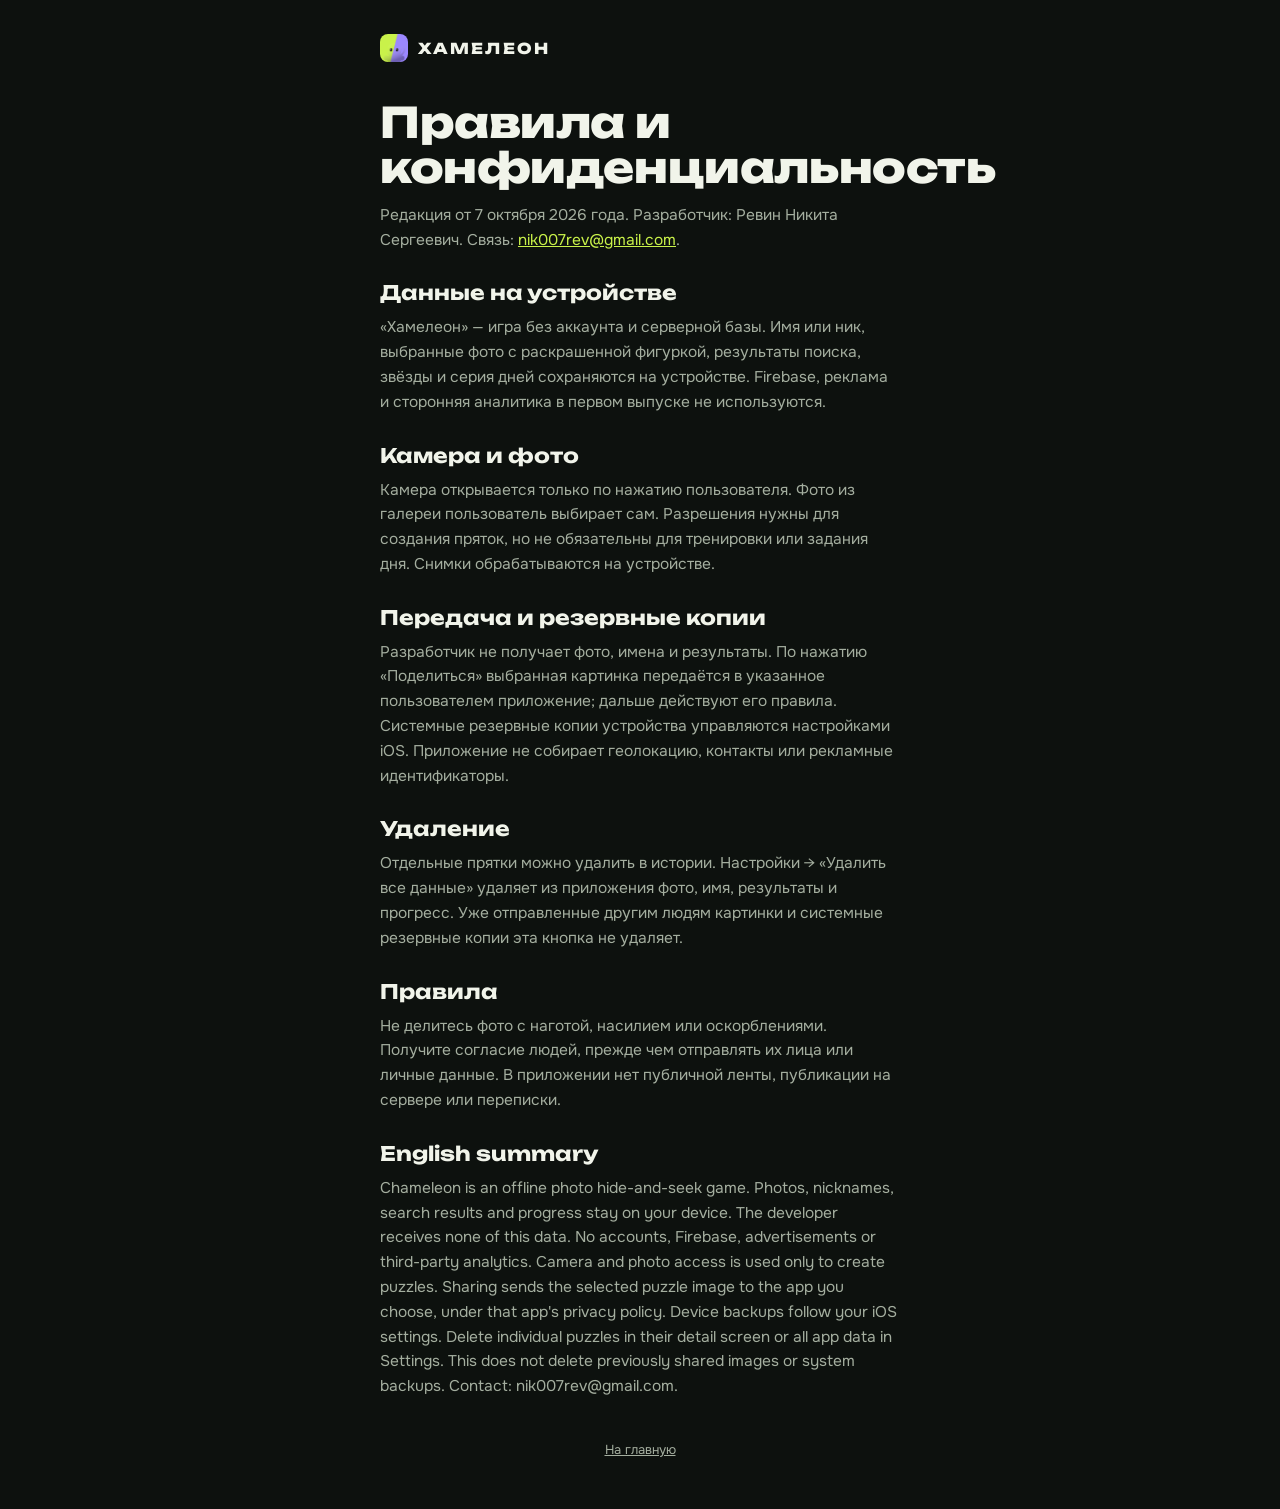
==== privacy.html @ a5609799 "Publish offline Chameleon support and privacy pages" ====
<!doctype html>
<html lang="ru">
<head>
<meta charset="utf-8">
<meta name="viewport" content="width=device-width,initial-scale=1,viewport-fit=cover">
<title>Правила и конфиденциальность — Хамелеон</title>
<meta name="theme-color" content="#0D110E">
<link rel="icon" href="./favicon.png">
<link rel="preconnect" href="https://fonts.googleapis.com">
<link rel="preconnect" href="https://fonts.gstatic.com" crossorigin>
<link href="https://fonts.googleapis.com/css2?family=Onest:wght@400;500;600&family=Unbounded:wght@600;700;800&display=swap" rel="stylesheet">
<link rel="stylesheet" href="./style.css">
</head>
<body>
<div class="wrap doc">
  <div class="top"><a class="brand" href="./"><img src="./icon.png" alt="">ХАМЕЛЕОН</a></div>
  <div class="gap2"></div>
  <h1>Правила и конфиденциальность</h1>
  <div class="gap"></div>
  <p>Редакция от 7 октября 2026 года. Разработчик: Ревин Никита Сергеевич. Связь: <a href="mailto:nik007rev@gmail.com">nik007rev@gmail.com</a>.</p>
  <h2>Данные на устройстве</h2>
  <p>«Хамелеон» — игра без аккаунта и серверной базы. Имя или ник, выбранные фото с раскрашенной фигуркой, результаты поиска, звёзды и серия дней сохраняются на устройстве. Firebase, реклама и сторонняя аналитика в первом выпуске не используются.</p>
  <h2>Камера и фото</h2>
  <p>Камера открывается только по нажатию пользователя. Фото из галереи пользователь выбирает сам. Разрешения нужны для создания пряток, но не обязательны для тренировки или задания дня. Снимки обрабатываются на устройстве.</p>
  <h2>Передача и резервные копии</h2>
  <p>Разработчик не получает фото, имена и результаты. По нажатию «Поделиться» выбранная картинка передаётся в указанное пользователем приложение; дальше действуют его правила. Системные резервные копии устройства управляются настройками iOS. Приложение не собирает геолокацию, контакты или рекламные идентификаторы.</p>
  <h2>Удаление</h2>
  <p>Отдельные прятки можно удалить в истории. Настройки → «Удалить все данные» удаляет из приложения фото, имя, результаты и прогресс. Уже отправленные другим людям картинки и системные резервные копии эта кнопка не удаляет.</p>
  <h2>Правила</h2>
  <p>Не делитесь фото с наготой, насилием или оскорблениями. Получите согласие людей, прежде чем отправлять их лица или личные данные. В приложении нет публичной ленты, публикации на сервере или переписки.</p>
  <h2>English summary</h2>
  <p>Chameleon is an offline photo hide-and-seek game. Photos, nicknames, search results and progress stay on your device. The developer receives none of this data. No accounts, Firebase, advertisements or third-party analytics. Camera and photo access is used only to create puzzles. Sharing sends the selected puzzle image to the app you choose, under that app's privacy policy. Device backups follow your iOS settings. Delete individual puzzles in their detail screen or all app data in Settings. This does not delete previously shared images or system backups. Contact: nik007rev@gmail.com.</p>
  <div class="foot"><a href="./">На главную</a></div>
</div>
</body>
</html>
---- style.css ----
:root{--bg:#0D110E;--bg2:#121813;--card:#182019;--card2:#202A21;--line:rgba(232,244,222,.09);--text:#F1F4EA;--dim:#A4AE9F;--faint:#6C7768;--lime:#C9F24A;--teal:#3CDDBF;--violet:#9C88FF;--coral:#FF5C6C;--ink:#0F160A}
*{box-sizing:border-box;margin:0;padding:0}
html,body{background:var(--bg);color:var(--text);font-family:Onest,system-ui,-apple-system,sans-serif;-webkit-font-smoothing:antialiased}
body{min-height:100vh;min-height:100dvh}
a{color:var(--lime)}
.wrap{max-width:560px;margin:0 auto;padding:20px 20px 48px}
.top{display:flex;align-items:center;justify-content:space-between;height:56px}
.brand{font-family:Unbounded,sans-serif;font-weight:800;letter-spacing:.14em;font-size:15px;color:var(--text);text-decoration:none;display:flex;align-items:center;gap:10px}
.brand img{width:28px;height:28px;border-radius:8px}
.caps{font-family:Unbounded,sans-serif;font-weight:600;font-size:11px;letter-spacing:.14em;text-transform:uppercase;color:var(--dim)}
h1{font-family:Unbounded,sans-serif;font-weight:800;font-size:clamp(30px,8.4vw,42px);line-height:1.08;letter-spacing:-.01em}
h2{font-family:Unbounded,sans-serif;font-weight:700;font-size:20px;line-height:1.25}
h3{font-family:Unbounded,sans-serif;font-weight:600;font-size:15px;line-height:1.3}
p{font-size:16px;line-height:1.55;color:var(--dim)}
.lime{color:var(--lime)}
.card{background:var(--card);border:1px solid var(--line);border-radius:28px;padding:20px}
.btn{display:flex;align-items:center;justify-content:center;gap:10px;height:60px;border-radius:22px;font-family:Unbounded,sans-serif;font-weight:700;font-size:16px;text-decoration:none;border:0;cursor:pointer;width:100%;transition:transform .12s}
.btn:active{transform:scale(.97)}
.btn.primary{background:var(--lime);color:var(--ink)}
.btn.secondary{background:var(--card2);color:var(--text)}
.btn[aria-disabled=true]{opacity:.45;pointer-events:none}
.gap{height:12px}.gap2{height:24px}
.mascot{display:block}
.mascot .body{animation:cham 9s linear infinite}
.mascot .eye{transform-box:fill-box;transform-origin:center;animation:blink 3.6s infinite}
@keyframes cham{0%,100%{fill:var(--lime)}25%{fill:var(--teal)}50%{fill:var(--violet)}75%{fill:#FFC94A}}
@keyframes blink{0%,94%,100%{transform:scaleY(1)}96%{transform:scaleY(.12)}}
.code{font-family:Unbounded,sans-serif;font-weight:800;font-size:40px;letter-spacing:.18em;color:var(--lime)}
.row{display:flex;gap:10px}
.tile{flex:1;background:var(--card);border:1px solid var(--line);border-radius:22px;padding:14px}
.tile b{display:block;font-family:Unbounded,sans-serif;font-weight:600;font-size:15px;color:var(--text);margin-bottom:2px}
.tile span{font-size:13.5px;color:var(--dim)}
.steps{display:grid;gap:10px}
.step{display:flex;gap:14px;background:var(--card);border:1px solid var(--line);border-radius:22px;padding:16px}
.step i{flex:0 0 34px;height:34px;border-radius:11px;background:#2A352B;color:var(--lime);font-style:normal;font-family:Unbounded,sans-serif;font-weight:600;display:flex;align-items:center;justify-content:center}
.foot{margin-top:40px;font-size:13px;color:var(--faint);text-align:center;line-height:1.7}
.foot a{color:var(--dim)}
.doc h2{margin:28px 0 10px}.doc p,.doc li{font-size:15.5px;line-height:1.6;color:var(--dim)}.doc ul{padding-left:20px;display:grid;gap:6px}
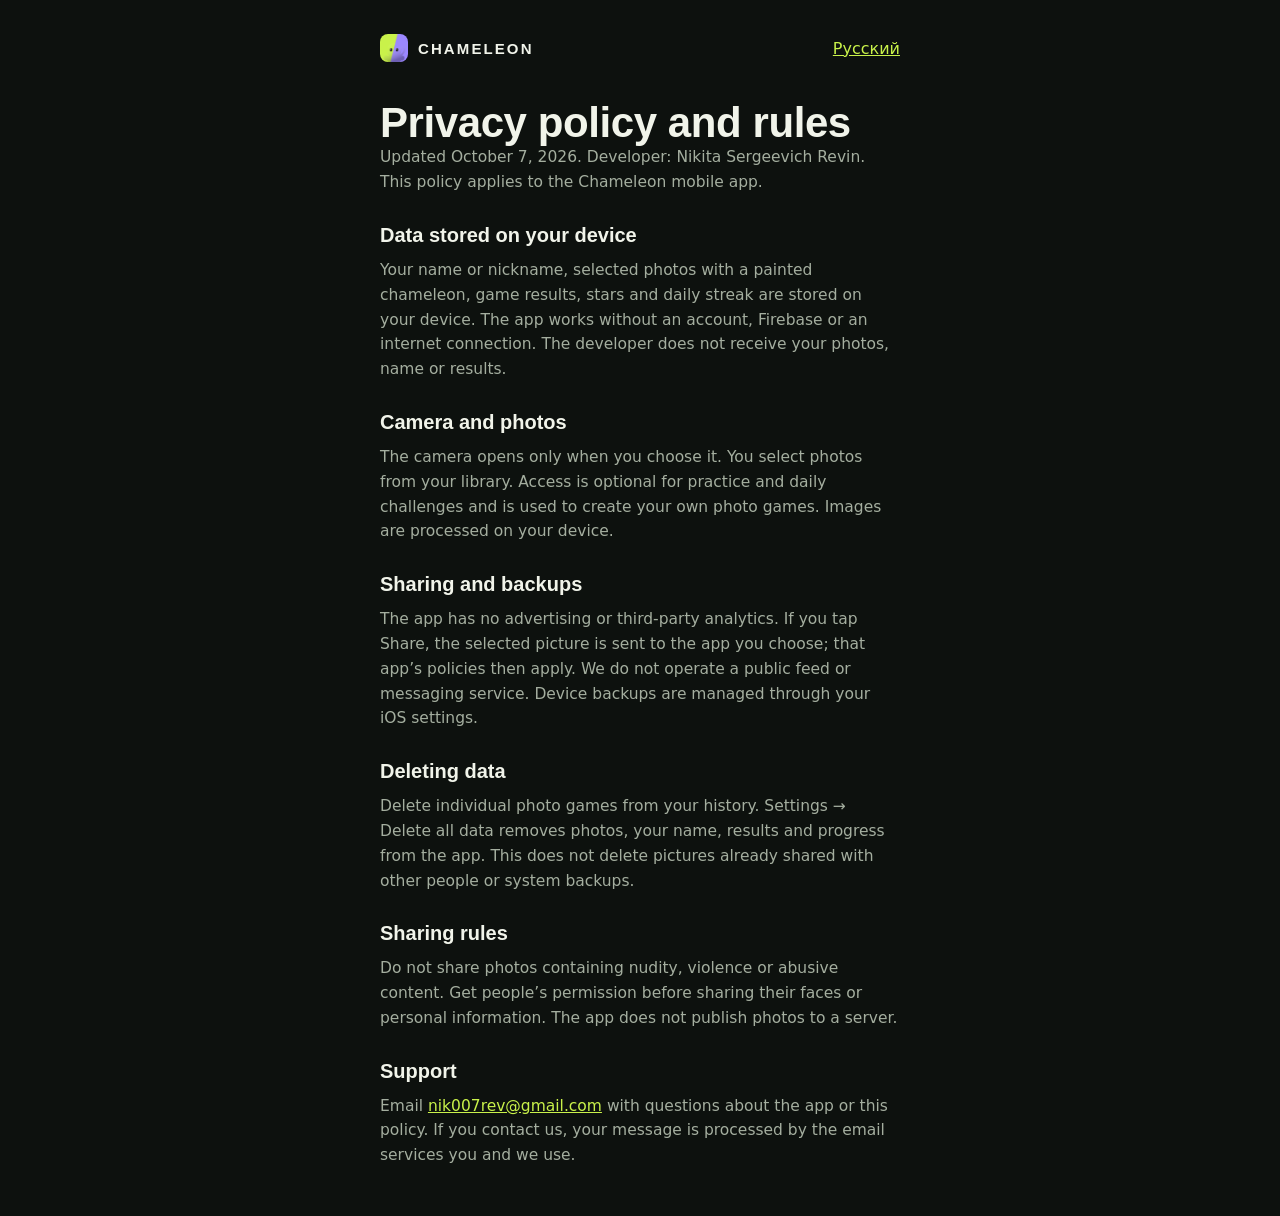
==== commit 347f10e7: "Add English and Russian support and privacy pages" ====
--- a/privacy.html
+++ b/privacy.html
@@ -1,36 +1,2 @@
 <!doctype html>
-<html lang="ru">
-<head>
-<meta charset="utf-8">
-<meta name="viewport" content="width=device-width,initial-scale=1,viewport-fit=cover">
-<title>Правила и конфиденциальность — Хамелеон</title>
-<meta name="theme-color" content="#0D110E">
-<link rel="icon" href="./favicon.png">
-<link rel="preconnect" href="https://fonts.googleapis.com">
-<link rel="preconnect" href="https://fonts.gstatic.com" crossorigin>
-<link href="https://fonts.googleapis.com/css2?family=Onest:wght@400;500;600&family=Unbounded:wght@600;700;800&display=swap" rel="stylesheet">
-<link rel="stylesheet" href="./style.css">
-</head>
-<body>
-<div class="wrap doc">
-  <div class="top"><a class="brand" href="./"><img src="./icon.png" alt="">ХАМЕЛЕОН</a></div>
-  <div class="gap2"></div>
-  <h1>Правила и конфиденциальность</h1>
-  <div class="gap"></div>
-  <p>Редакция от 7 октября 2026 года. Разработчик: Ревин Никита Сергеевич. Связь: <a href="mailto:nik007rev@gmail.com">nik007rev@gmail.com</a>.</p>
-  <h2>Данные на устройстве</h2>
-  <p>«Хамелеон» — игра без аккаунта и серверной базы. Имя или ник, выбранные фото с раскрашенной фигуркой, результаты поиска, звёзды и серия дней сохраняются на устройстве. Firebase, реклама и сторонняя аналитика в первом выпуске не используются.</p>
-  <h2>Камера и фото</h2>
-  <p>Камера открывается только по нажатию пользователя. Фото из галереи пользователь выбирает сам. Разрешения нужны для создания пряток, но не обязательны для тренировки или задания дня. Снимки обрабатываются на устройстве.</p>
-  <h2>Передача и резервные копии</h2>
-  <p>Разработчик не получает фото, имена и результаты. По нажатию «Поделиться» выбранная картинка передаётся в указанное пользователем приложение; дальше действуют его правила. Системные резервные копии устройства управляются настройками iOS. Приложение не собирает геолокацию, контакты или рекламные идентификаторы.</p>
-  <h2>Удаление</h2>
-  <p>Отдельные прятки можно удалить в истории. Настройки → «Удалить все данные» удаляет из приложения фото, имя, результаты и прогресс. Уже отправленные другим людям картинки и системные резервные копии эта кнопка не удаляет.</p>
-  <h2>Правила</h2>
-  <p>Не делитесь фото с наготой, насилием или оскорблениями. Получите согласие людей, прежде чем отправлять их лица или личные данные. В приложении нет публичной ленты, публикации на сервере или переписки.</p>
-  <h2>English summary</h2>
-  <p>Chameleon is an offline photo hide-and-seek game. Photos, nicknames, search results and progress stay on your device. The developer receives none of this data. No accounts, Firebase, advertisements or third-party analytics. Camera and photo access is used only to create puzzles. Sharing sends the selected puzzle image to the app you choose, under that app's privacy policy. Device backups follow your iOS settings. Delete individual puzzles in their detail screen or all app data in Settings. This does not delete previously shared images or system backups. Contact: nik007rev@gmail.com.</p>
-  <div class="foot"><a href="./">На главную</a></div>
-</div>
-</body>
-</html>
+<html lang="en"><head><meta charset="utf-8"><meta name="viewport" content="width=device-width, initial-scale=1"><title>Chameleon — Privacy Policy</title><meta name="description" content="Chameleon privacy policy: photos and game progress stay on your device."><link rel="icon" href="./icon.png"><link rel="stylesheet" href="./style.css"></head><body><main class="wrap doc"><div class="top"><a class="brand" href="./"><img src="./icon.png" alt="">CHAMELEON</a><a href="./privacy-ru.html" lang="ru">Русский</a></div><div class="gap2"></div><h1>Privacy policy and rules</h1><p>Updated October 7, 2026. Developer: Nikita Sergeevich Revin. This policy applies to the Chameleon mobile app.</p><h2>Data stored on your device</h2><p>Your name or nickname, selected photos with a painted chameleon, game results, stars and daily streak are stored on your device. The app works without an account, Firebase or an internet connection. The developer does not receive your photos, name or results.</p><h2>Camera and photos</h2><p>The camera opens only when you choose it. You select photos from your library. Access is optional for practice and daily challenges and is used to create your own photo games. Images are processed on your device.</p><h2>Sharing and backups</h2><p>The app has no advertising or third-party analytics. If you tap Share, the selected picture is sent to the app you choose; that app’s policies then apply. We do not operate a public feed or messaging service. Device backups are managed through your iOS settings.</p><h2>Deleting data</h2><p>Delete individual photo games from your history. Settings → Delete all data removes photos, your name, results and progress from the app. This does not delete pictures already shared with other people or system backups.</p><h2>Sharing rules</h2><p>Do not share photos containing nudity, violence or abusive content. Get people’s permission before sharing their faces or personal information. The app does not publish photos to a server.</p><h2>Support</h2><p>Email <a href="mailto:nik007rev@gmail.com">nik007rev@gmail.com</a> with questions about the app or this policy. If you contact us, your message is processed by the email services you and we use.</p></main></body></html>
